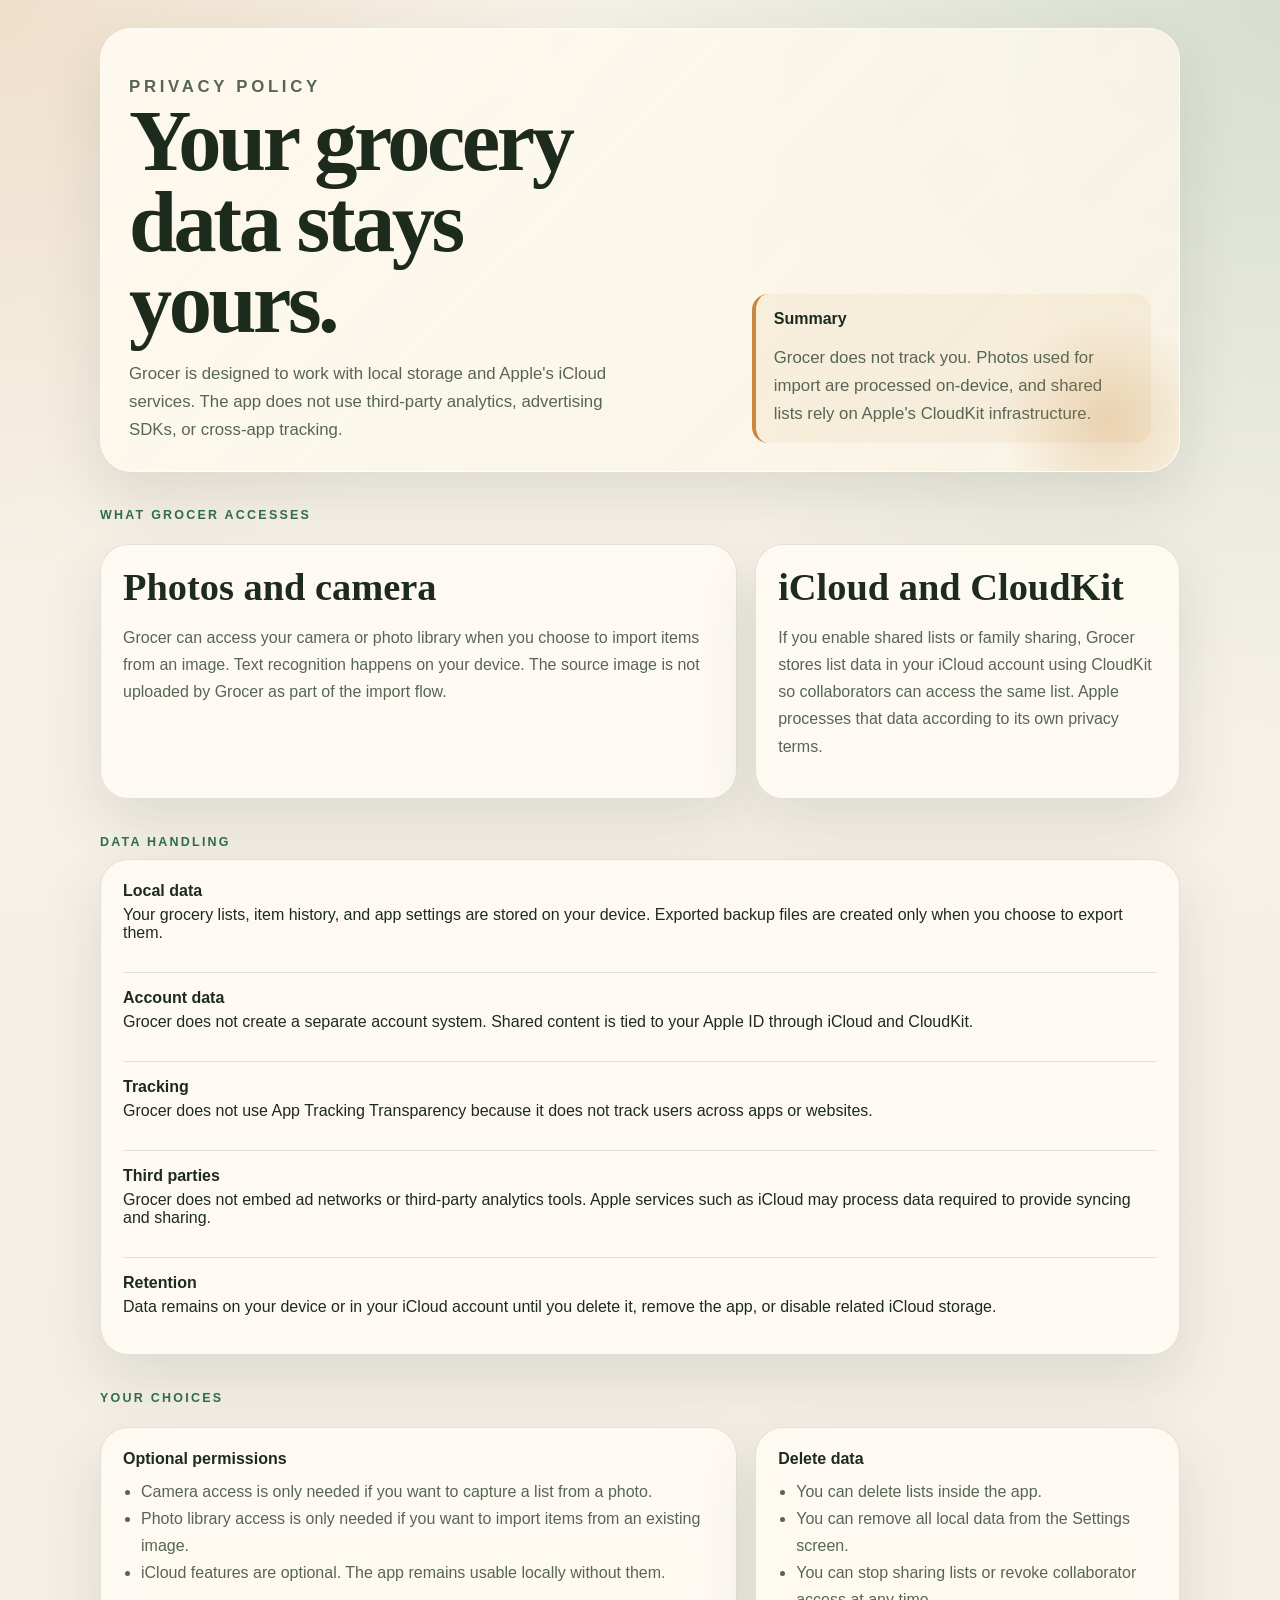
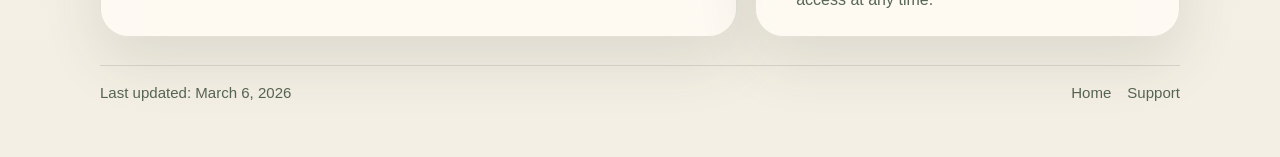
==== docs/privacy/index.html @ 5a2c18e1 "Publish Grocer support site" ====
<!DOCTYPE html>
<html lang="en">
<head>
  <meta charset="utf-8">
  <meta name="viewport" content="width=device-width, initial-scale=1">
  <title>Grocer Privacy Policy</title>
  <meta name="description" content="Grocer privacy policy.">
  <link rel="stylesheet" href="../styles.css">
</head>
<body>
  <main class="shell">
    <section class="hero">
      <p class="eyebrow">Privacy Policy</p>
      <div class="hero-grid">
        <div>
          <h1>Your grocery data stays yours.</h1>
          <p>Grocer is designed to work with local storage and Apple's iCloud services. The app does not use third-party analytics, advertising SDKs, or cross-app tracking.</p>
        </div>
        <div class="notice">
          <strong>Summary</strong>
          <p>Grocer does not track you. Photos used for import are processed on-device, and shared lists rely on Apple's CloudKit infrastructure.</p>
        </div>
      </div>
    </section>

    <p class="section-label">What Grocer Accesses</p>
    <section class="grid two-up">
      <article class="card">
        <h2>Photos and camera</h2>
        <p>Grocer can access your camera or photo library when you choose to import items from an image. Text recognition happens on your device. The source image is not uploaded by Grocer as part of the import flow.</p>
      </article>

      <article class="card">
        <h2>iCloud and CloudKit</h2>
        <p>If you enable shared lists or family sharing, Grocer stores list data in your iCloud account using CloudKit so collaborators can access the same list. Apple processes that data according to its own privacy terms.</p>
      </article>
    </section>

    <p class="section-label">Data Handling</p>
    <section class="card meta">
      <div class="meta-row">
        <strong>Local data</strong>
        <span>Your grocery lists, item history, and app settings are stored on your device. Exported backup files are created only when you choose to export them.</span>
      </div>
      <div class="meta-row">
        <strong>Account data</strong>
        <span>Grocer does not create a separate account system. Shared content is tied to your Apple ID through iCloud and CloudKit.</span>
      </div>
      <div class="meta-row">
        <strong>Tracking</strong>
        <span>Grocer does not use App Tracking Transparency because it does not track users across apps or websites.</span>
      </div>
      <div class="meta-row">
        <strong>Third parties</strong>
        <span>Grocer does not embed ad networks or third-party analytics tools. Apple services such as iCloud may process data required to provide syncing and sharing.</span>
      </div>
      <div class="meta-row">
        <strong>Retention</strong>
        <span>Data remains on your device or in your iCloud account until you delete it, remove the app, or disable related iCloud storage.</span>
      </div>
    </section>

    <p class="section-label">Your Choices</p>
    <section class="grid two-up">
      <article class="card">
        <h3>Optional permissions</h3>
        <ul>
          <li>Camera access is only needed if you want to capture a list from a photo.</li>
          <li>Photo library access is only needed if you want to import items from an existing image.</li>
          <li>iCloud features are optional. The app remains usable locally without them.</li>
        </ul>
      </article>

      <article class="card">
        <h3>Delete data</h3>
        <ul>
          <li>You can delete lists inside the app.</li>
          <li>You can remove all local data from the Settings screen.</li>
          <li>You can stop sharing lists or revoke collaborator access at any time.</li>
        </ul>
      </article>
    </section>

    <footer class="footer">
      <span>Last updated: March 6, 2026</span>
      <nav class="footer-nav" aria-label="Footer">
        <a href="../">Home</a>
        <a href="../support/">Support</a>
      </nav>
    </footer>
  </main>
</body>
</html>
---- docs/styles.css ----
:root {
  color-scheme: light;
  --bg: #f6f1e7;
  --bg-accent: #efe0bc;
  --surface: rgba(255, 252, 245, 0.86);
  --surface-strong: #fffaf0;
  --text: #1d2a1e;
  --muted: #576554;
  --line: rgba(29, 42, 30, 0.12);
  --brand: #2f6f4f;
  --brand-deep: #1f5037;
  --warm: #c9873f;
  --shadow: 0 24px 60px rgba(46, 60, 41, 0.12);
  --radius-lg: 28px;
  --radius-md: 18px;
  --max-width: 1080px;
}

* {
  box-sizing: border-box;
}

html {
  min-height: 100%;
  background:
    radial-gradient(circle at top left, rgba(201, 135, 63, 0.18), transparent 28%),
    radial-gradient(circle at top right, rgba(47, 111, 79, 0.16), transparent 34%),
    linear-gradient(180deg, #f7f3ea 0%, var(--bg) 44%, #f4efe4 100%);
}

body {
  margin: 0;
  min-height: 100vh;
  color: var(--text);
  font-family: "Avenir Next", "Segoe UI", sans-serif;
}

a {
  color: inherit;
}

.shell {
  width: min(calc(100% - 32px), var(--max-width));
  margin: 0 auto;
  padding: 28px 0 56px;
}

.hero {
  position: relative;
  overflow: hidden;
  padding: 28px;
  border: 1px solid rgba(255, 255, 255, 0.65);
  border-radius: 32px;
  background:
    linear-gradient(135deg, rgba(255, 250, 240, 0.92), rgba(250, 244, 229, 0.88)),
    radial-gradient(circle at top right, rgba(47, 111, 79, 0.12), transparent 30%);
  box-shadow: var(--shadow);
}

.hero::after {
  content: "";
  position: absolute;
  inset: auto -40px -60px auto;
  width: 220px;
  height: 220px;
  border-radius: 999px;
  background: radial-gradient(circle, rgba(201, 135, 63, 0.26), transparent 68%);
  pointer-events: none;
}

.eyebrow {
  margin: 0 0 10px;
  font-size: 12px;
  font-weight: 700;
  letter-spacing: 0.22em;
  text-transform: uppercase;
  color: var(--brand);
}

.hero-grid {
  display: grid;
  gap: 24px;
  align-items: end;
}

.hero h1 {
  margin: 0;
  max-width: 11ch;
  font-family: "Iowan Old Style", "Palatino Linotype", serif;
  font-size: clamp(2.6rem, 8vw, 5.4rem);
  line-height: 0.94;
  letter-spacing: -0.04em;
}

.hero p {
  margin: 16px 0 0;
  max-width: 32rem;
  font-size: 1.05rem;
  line-height: 1.65;
  color: var(--muted);
}

.hero-actions {
  display: flex;
  flex-wrap: wrap;
  gap: 12px;
  margin-top: 24px;
}

.button,
.button-secondary {
  display: inline-flex;
  align-items: center;
  justify-content: center;
  min-height: 48px;
  padding: 0 18px;
  border-radius: 999px;
  border: 1px solid transparent;
  font-size: 0.96rem;
  font-weight: 700;
  text-decoration: none;
}

.button {
  background: var(--brand);
  color: #fff;
}

.button:hover {
  background: var(--brand-deep);
}

.button-secondary {
  border-color: var(--line);
  background: rgba(255, 255, 255, 0.54);
  color: var(--text);
}

.button-secondary:hover {
  background: rgba(255, 255, 255, 0.9);
}

.pill-list {
  display: flex;
  flex-wrap: wrap;
  gap: 10px;
  justify-content: flex-start;
}

.pill {
  padding: 10px 14px;
  border-radius: 999px;
  background: rgba(47, 111, 79, 0.08);
  color: var(--brand-deep);
  font-size: 0.92rem;
  font-weight: 600;
}

.grid {
  display: grid;
  gap: 18px;
  margin-top: 22px;
}

.card {
  padding: 22px;
  border: 1px solid var(--line);
  border-radius: var(--radius-lg);
  background: var(--surface);
  backdrop-filter: blur(16px);
  box-shadow: var(--shadow);
}

.card h2,
.card h3 {
  margin-top: 0;
}

.card h2 {
  margin-bottom: 12px;
  font-family: "Iowan Old Style", "Palatino Linotype", serif;
  font-size: clamp(1.7rem, 4vw, 2.4rem);
  line-height: 1.05;
}

.card h3 {
  margin-bottom: 10px;
  font-size: 1rem;
}

.card p,
.card li {
  color: var(--muted);
  line-height: 1.7;
}

.card ul {
  margin: 10px 0 0;
  padding-left: 18px;
}

.section-label {
  margin: 36px 0 10px;
  font-size: 0.78rem;
  font-weight: 700;
  letter-spacing: 0.18em;
  text-transform: uppercase;
  color: var(--brand);
}

.meta {
  display: grid;
  gap: 14px;
}

.meta-row {
  padding: 16px 0;
  border-top: 1px solid var(--line);
}

.meta-row:first-child {
  border-top: 0;
  padding-top: 0;
}

.meta-row strong {
  display: block;
  margin-bottom: 6px;
  color: var(--text);
}

.notice {
  border-left: 4px solid var(--warm);
  padding: 16px 18px;
  border-radius: 16px;
  background: rgba(201, 135, 63, 0.08);
}

.footer {
  display: flex;
  flex-wrap: wrap;
  gap: 12px;
  align-items: center;
  justify-content: space-between;
  margin-top: 28px;
  padding-top: 18px;
  border-top: 1px solid var(--line);
  color: var(--muted);
  font-size: 0.94rem;
}

.footer-nav {
  display: flex;
  flex-wrap: wrap;
  gap: 16px;
}

.footer-nav a {
  text-decoration: none;
}

.footer-nav a:hover {
  text-decoration: underline;
}

@media (min-width: 760px) {
  .hero-grid,
  .grid.two-up,
  .meta.two-up {
    grid-template-columns: minmax(0, 1.2fr) minmax(280px, 0.8fr);
  }
}

@media (max-width: 759px) {
  .shell {
    width: min(calc(100% - 20px), var(--max-width));
    padding-top: 16px;
  }

  .hero,
  .card {
    border-radius: 24px;
    padding: 20px;
  }

  .hero h1 {
    max-width: none;
  }

  .button,
  .button-secondary {
    width: 100%;
  }

  .hero-actions {
    flex-direction: column;
  }
}
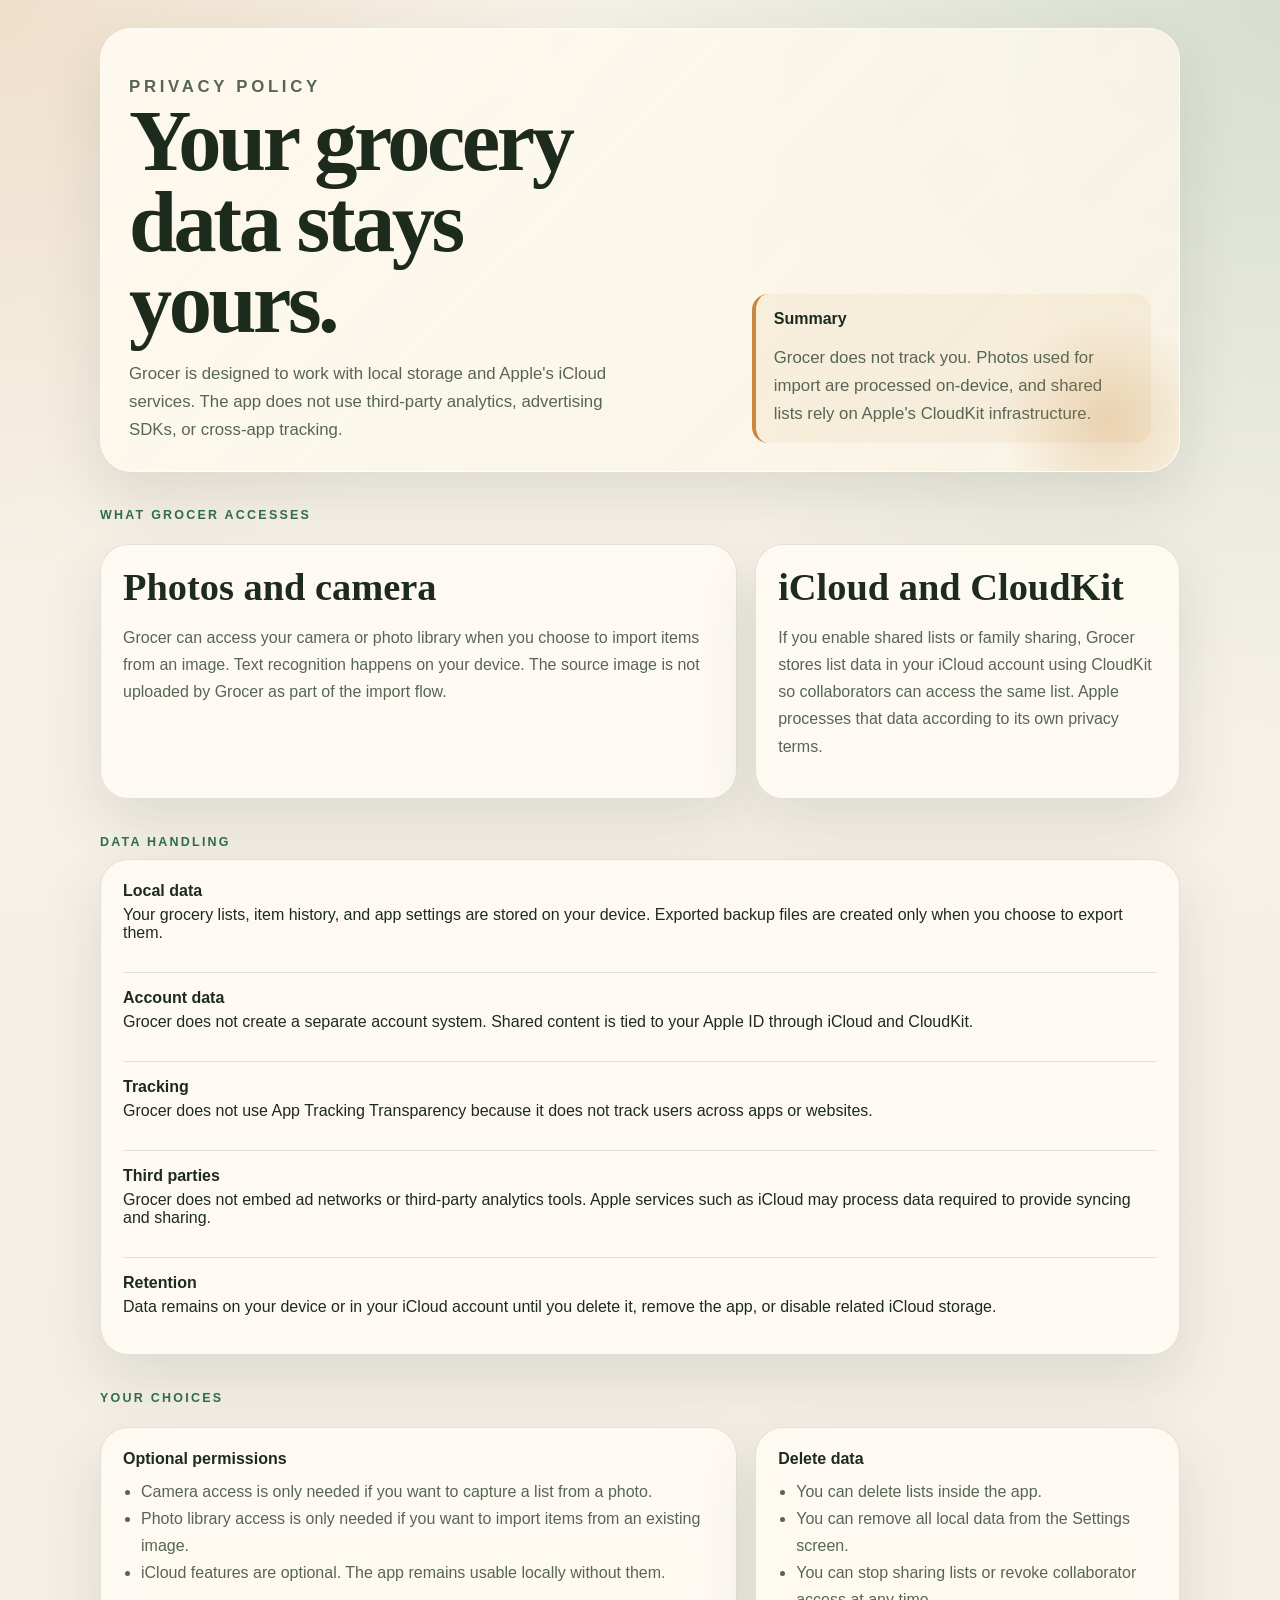
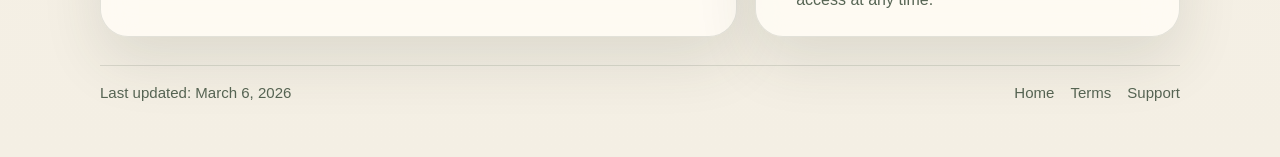
==== commit f5dccfe4: "Add terms page to Grocer Pages" ====
--- a/docs/privacy/index.html
+++ b/docs/privacy/index.html
@@ -85,6 +85,7 @@
       <span>Last updated: March 6, 2026</span>
       <nav class="footer-nav" aria-label="Footer">
         <a href="../">Home</a>
+        <a href="../terms/">Terms</a>
         <a href="../support/">Support</a>
       </nav>
     </footer>
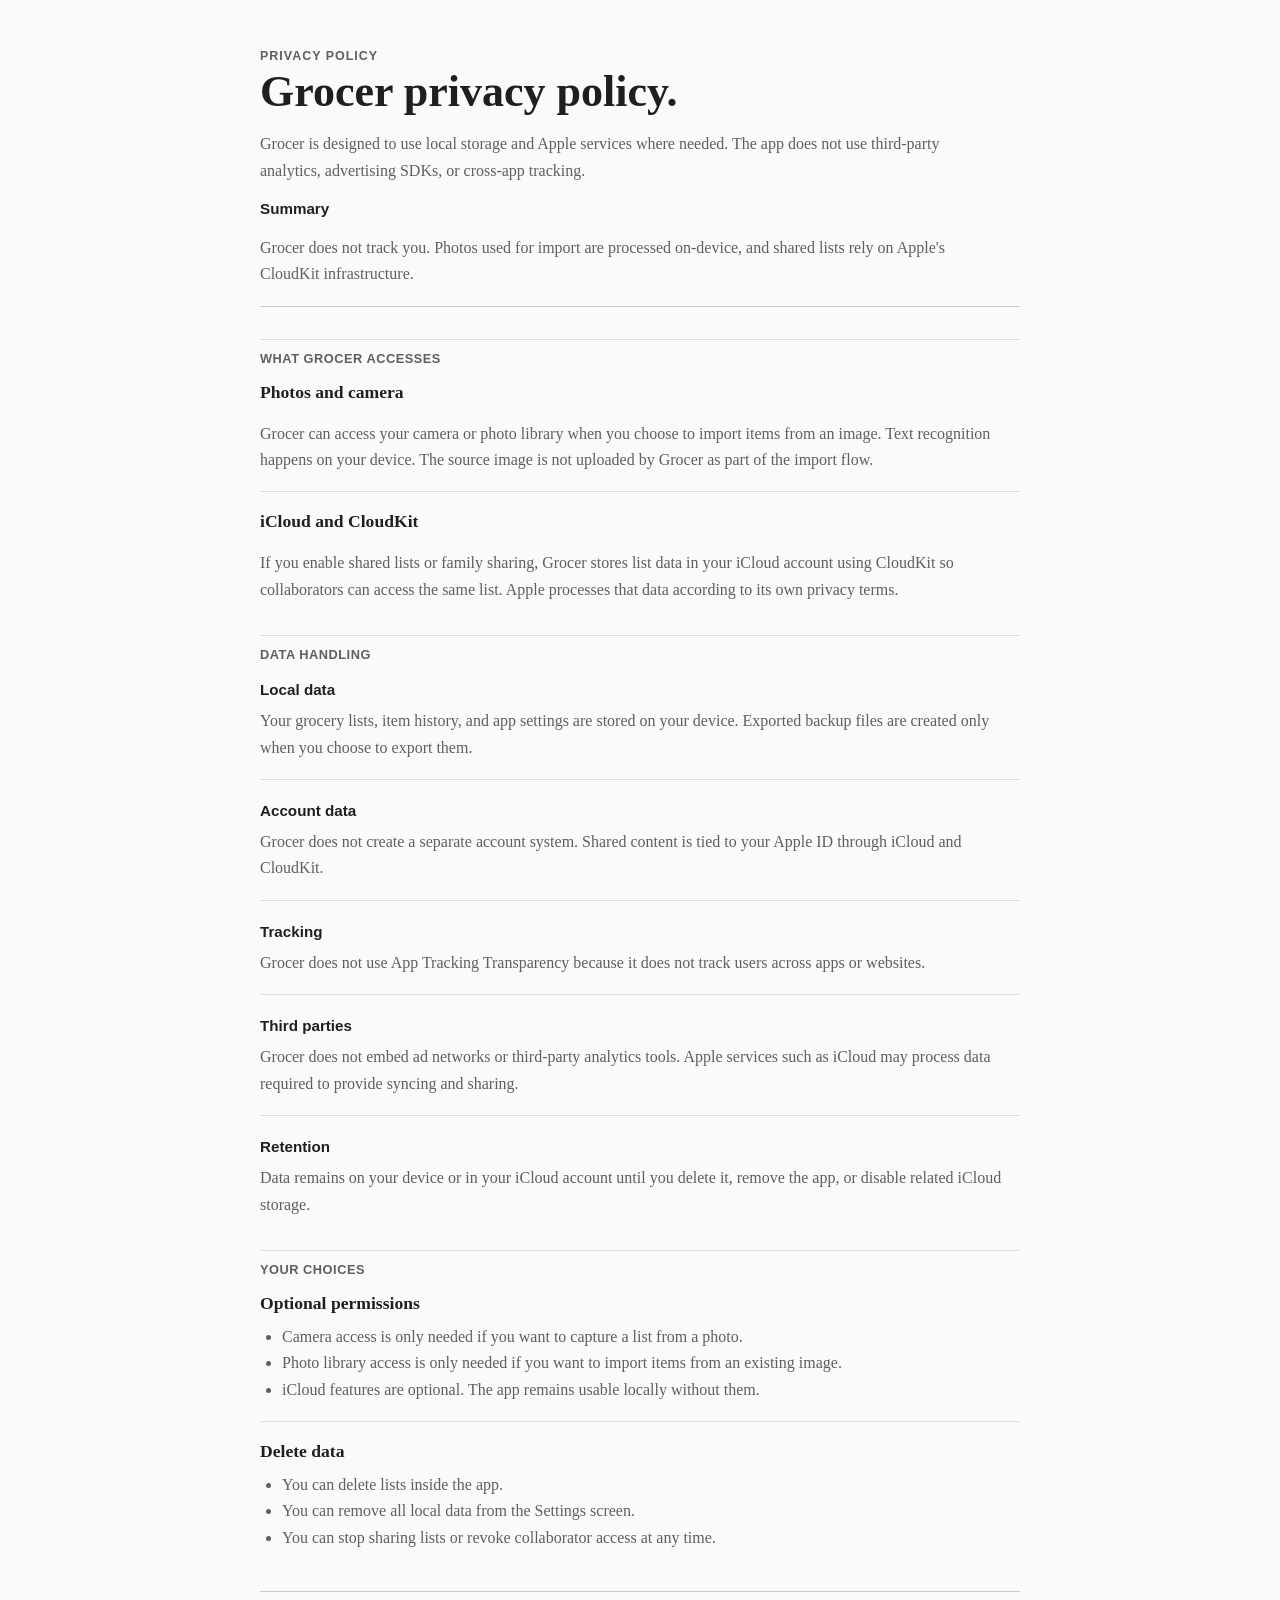
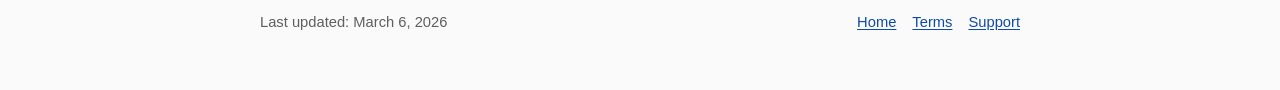
==== commit e9d8c4bb: "Simplify docs site styling" ====
--- a/docs/privacy/index.html
+++ b/docs/privacy/index.html
@@ -13,8 +13,8 @@
       <p class="eyebrow">Privacy Policy</p>
       <div class="hero-grid">
         <div>
-          <h1>Your grocery data stays yours.</h1>
-          <p>Grocer is designed to work with local storage and Apple's iCloud services. The app does not use third-party analytics, advertising SDKs, or cross-app tracking.</p>
+          <h1>Grocer privacy policy.</h1>
+          <p>Grocer is designed to use local storage and Apple services where needed. The app does not use third-party analytics, advertising SDKs, or cross-app tracking.</p>
         </div>
         <div class="notice">
           <strong>Summary</strong>
--- a/docs/styles.css
+++ b/docs/styles.css
@@ -1,19 +1,13 @@
 :root {
   color-scheme: light;
-  --bg: #f6f1e7;
-  --bg-accent: #efe0bc;
-  --surface: rgba(255, 252, 245, 0.86);
-  --surface-strong: #fffaf0;
-  --text: #1d2a1e;
-  --muted: #576554;
-  --line: rgba(29, 42, 30, 0.12);
-  --brand: #2f6f4f;
-  --brand-deep: #1f5037;
-  --warm: #c9873f;
-  --shadow: 0 24px 60px rgba(46, 60, 41, 0.12);
-  --radius-lg: 28px;
-  --radius-md: 18px;
-  --max-width: 1080px;
+  --page-bg: #fafafa;
+  --surface: #ffffff;
+  --text: #1f1f1f;
+  --muted: #5f5f5f;
+  --line: #dddddd;
+  --line-strong: #c8c8c8;
+  --link: #0f4aa3;
+  --max-width: 760px;
 }
 
 * {
@@ -21,219 +15,172 @@
 }
 
 html {
-  min-height: 100%;
-  background:
-    radial-gradient(circle at top left, rgba(201, 135, 63, 0.18), transparent 28%),
-    radial-gradient(circle at top right, rgba(47, 111, 79, 0.16), transparent 34%),
-    linear-gradient(180deg, #f7f3ea 0%, var(--bg) 44%, #f4efe4 100%);
+  background: var(--page-bg);
 }
 
 body {
   margin: 0;
-  min-height: 100vh;
+  background: var(--page-bg);
   color: var(--text);
-  font-family: "Avenir Next", "Segoe UI", sans-serif;
+  font-family: Georgia, "Times New Roman", serif;
+  line-height: 1.65;
 }
 
 a {
-  color: inherit;
+  color: var(--link);
+  text-underline-offset: 2px;
+}
+
+a:hover {
+  color: #0a3675;
 }
 
 .shell {
   width: min(calc(100% - 32px), var(--max-width));
   margin: 0 auto;
-  padding: 28px 0 56px;
+  padding: 32px 0 56px;
 }
 
 .hero {
-  position: relative;
-  overflow: hidden;
-  padding: 28px;
-  border: 1px solid rgba(255, 255, 255, 0.65);
-  border-radius: 32px;
-  background:
-    linear-gradient(135deg, rgba(255, 250, 240, 0.92), rgba(250, 244, 229, 0.88)),
-    radial-gradient(circle at top right, rgba(47, 111, 79, 0.12), transparent 30%);
-  box-shadow: var(--shadow);
-}
-
-.hero::after {
-  content: "";
-  position: absolute;
-  inset: auto -40px -60px auto;
-  width: 220px;
-  height: 220px;
-  border-radius: 999px;
-  background: radial-gradient(circle, rgba(201, 135, 63, 0.26), transparent 68%);
-  pointer-events: none;
+  padding-bottom: 18px;
+  border-bottom: 1px solid var(--line-strong);
 }
 
 .eyebrow {
-  margin: 0 0 10px;
-  font-size: 12px;
-  font-weight: 700;
-  letter-spacing: 0.22em;
+  margin: 0 0 8px;
+  font-family: -apple-system, BlinkMacSystemFont, "Segoe UI", sans-serif;
+  font-size: 0.78rem;
+  font-weight: 600;
+  letter-spacing: 0.08em;
   text-transform: uppercase;
-  color: var(--brand);
-}
-
-.hero-grid {
-  display: grid;
-  gap: 24px;
-  align-items: end;
+  color: var(--muted);
+}
+
+.hero-grid,
+.grid,
+.meta {
+  display: block;
 }
 
 .hero h1 {
   margin: 0;
-  max-width: 11ch;
-  font-family: "Iowan Old Style", "Palatino Linotype", serif;
-  font-size: clamp(2.6rem, 8vw, 5.4rem);
-  line-height: 0.94;
-  letter-spacing: -0.04em;
+  font-size: clamp(2rem, 4.5vw, 2.75rem);
+  line-height: 1.15;
+  font-weight: 700;
+}
+
+.hero p,
+.card p,
+.card li,
+.meta-row span,
+.notice p {
+  color: var(--muted);
 }
 
 .hero p {
-  margin: 16px 0 0;
-  max-width: 32rem;
-  font-size: 1.05rem;
-  line-height: 1.65;
-  color: var(--muted);
+  margin: 14px 0 0;
+  max-width: 44rem;
 }
 
 .hero-actions {
   display: flex;
   flex-wrap: wrap;
   gap: 12px;
-  margin-top: 24px;
+  margin-top: 18px;
 }
 
 .button,
 .button-secondary {
-  display: inline-flex;
-  align-items: center;
-  justify-content: center;
-  min-height: 48px;
-  padding: 0 18px;
+  display: inline-block;
+  padding: 0;
+  border: 0;
+  background: none;
+  color: var(--link);
+  font-family: -apple-system, BlinkMacSystemFont, "Segoe UI", sans-serif;
+  font-size: 0.96rem;
+  font-weight: 500;
+  text-decoration: underline;
+  text-underline-offset: 2px;
+}
+
+.button:hover,
+.button-secondary:hover {
+  color: #0a3675;
+}
+
+.pill-list {
+  display: flex;
+  flex-wrap: wrap;
+  gap: 8px;
+  margin-top: 18px;
+}
+
+.pill {
+  padding: 4px 10px;
+  border: 1px solid var(--line);
   border-radius: 999px;
-  border: 1px solid transparent;
-  font-size: 0.96rem;
-  font-weight: 700;
-  text-decoration: none;
-}
-
-.button {
-  background: var(--brand);
-  color: #fff;
-}
-
-.button:hover {
-  background: var(--brand-deep);
-}
-
-.button-secondary {
-  border-color: var(--line);
-  background: rgba(255, 255, 255, 0.54);
-  color: var(--text);
-}
-
-.button-secondary:hover {
-  background: rgba(255, 255, 255, 0.9);
-}
-
-.pill-list {
-  display: flex;
-  flex-wrap: wrap;
-  gap: 10px;
-  justify-content: flex-start;
-}
-
-.pill {
-  padding: 10px 14px;
-  border-radius: 999px;
-  background: rgba(47, 111, 79, 0.08);
-  color: var(--brand-deep);
-  font-size: 0.92rem;
+  background: var(--surface);
+  font-family: -apple-system, BlinkMacSystemFont, "Segoe UI", sans-serif;
+  font-size: 0.83rem;
+  color: var(--muted);
+}
+
+.section-label {
+  margin: 32px 0 10px;
+  padding-top: 8px;
+  border-top: 1px solid var(--line);
+  font-family: -apple-system, BlinkMacSystemFont, "Segoe UI", sans-serif;
+  font-size: 0.8rem;
   font-weight: 600;
+  letter-spacing: 0.04em;
+  text-transform: uppercase;
+  color: var(--muted);
 }
 
 .grid {
-  display: grid;
-  gap: 18px;
-  margin-top: 22px;
-}
-
-.card {
-  padding: 22px;
-  border: 1px solid var(--line);
-  border-radius: var(--radius-lg);
-  background: var(--surface);
-  backdrop-filter: blur(16px);
-  box-shadow: var(--shadow);
+  margin-top: 12px;
+}
+
+.card,
+.notice {
+  margin-top: 12px;
+  padding: 0;
+  border: 0;
+  background: none;
+  box-shadow: none;
+}
+
+.card + .card,
+.meta-row + .meta-row {
+  margin-top: 18px;
+  padding-top: 18px;
+  border-top: 1px solid var(--line);
 }
 
 .card h2,
 .card h3 {
-  margin-top: 0;
-}
-
-.card h2 {
-  margin-bottom: 12px;
-  font-family: "Iowan Old Style", "Palatino Linotype", serif;
-  font-size: clamp(1.7rem, 4vw, 2.4rem);
-  line-height: 1.05;
-}
-
-.card h3 {
-  margin-bottom: 10px;
-  font-size: 1rem;
-}
-
-.card p,
-.card li {
-  color: var(--muted);
-  line-height: 1.7;
+  margin: 0 0 8px;
+  font-size: 1.1rem;
+  line-height: 1.35;
 }
 
 .card ul {
-  margin: 10px 0 0;
-  padding-left: 18px;
-}
-
-.section-label {
-  margin: 36px 0 10px;
-  font-size: 0.78rem;
-  font-weight: 700;
-  letter-spacing: 0.18em;
-  text-transform: uppercase;
-  color: var(--brand);
-}
-
-.meta {
-  display: grid;
-  gap: 14px;
+  margin: 8px 0 0;
+  padding-left: 22px;
 }
 
 .meta-row {
-  padding: 16px 0;
-  border-top: 1px solid var(--line);
-}
-
-.meta-row:first-child {
-  border-top: 0;
-  padding-top: 0;
-}
-
-.meta-row strong {
+  padding: 0;
+  border: 0;
+}
+
+.meta-row strong,
+.notice strong {
   display: block;
   margin-bottom: 6px;
+  font-family: -apple-system, BlinkMacSystemFont, "Segoe UI", sans-serif;
+  font-size: 0.95rem;
   color: var(--text);
-}
-
-.notice {
-  border-left: 4px solid var(--warm);
-  padding: 16px 18px;
-  border-radius: 16px;
-  background: rgba(201, 135, 63, 0.08);
 }
 
 .footer {
@@ -242,11 +189,12 @@
   gap: 12px;
   align-items: center;
   justify-content: space-between;
-  margin-top: 28px;
+  margin-top: 40px;
   padding-top: 18px;
-  border-top: 1px solid var(--line);
-  color: var(--muted);
-  font-size: 0.94rem;
+  border-top: 1px solid var(--line-strong);
+  font-family: -apple-system, BlinkMacSystemFont, "Segoe UI", sans-serif;
+  font-size: 0.92rem;
+  color: var(--muted);
 }
 
 .footer-nav {
@@ -256,43 +204,22 @@
 }
 
 .footer-nav a {
-  text-decoration: none;
-}
-
-.footer-nav a:hover {
-  text-decoration: underline;
-}
-
-@media (min-width: 760px) {
-  .hero-grid,
-  .grid.two-up,
-  .meta.two-up {
-    grid-template-columns: minmax(0, 1.2fr) minmax(280px, 0.8fr);
-  }
+  color: var(--link);
 }
 
 @media (max-width: 759px) {
   .shell {
-    width: min(calc(100% - 20px), var(--max-width));
-    padding-top: 16px;
+    width: min(calc(100% - 24px), var(--max-width));
+    padding-top: 24px;
   }
 
-  .hero,
-  .card {
-    border-radius: 24px;
-    padding: 20px;
+  .hero h1 {
+    font-size: clamp(1.8rem, 8vw, 2.3rem);
   }
 
-  .hero h1 {
-    max-width: none;
+  .hero-actions,
+  .pill-list {
+    flex-direction: column;
+    align-items: flex-start;
   }
-
-  .button,
-  .button-secondary {
-    width: 100%;
-  }
-
-  .hero-actions {
-    flex-direction: column;
-  }
-}
+}
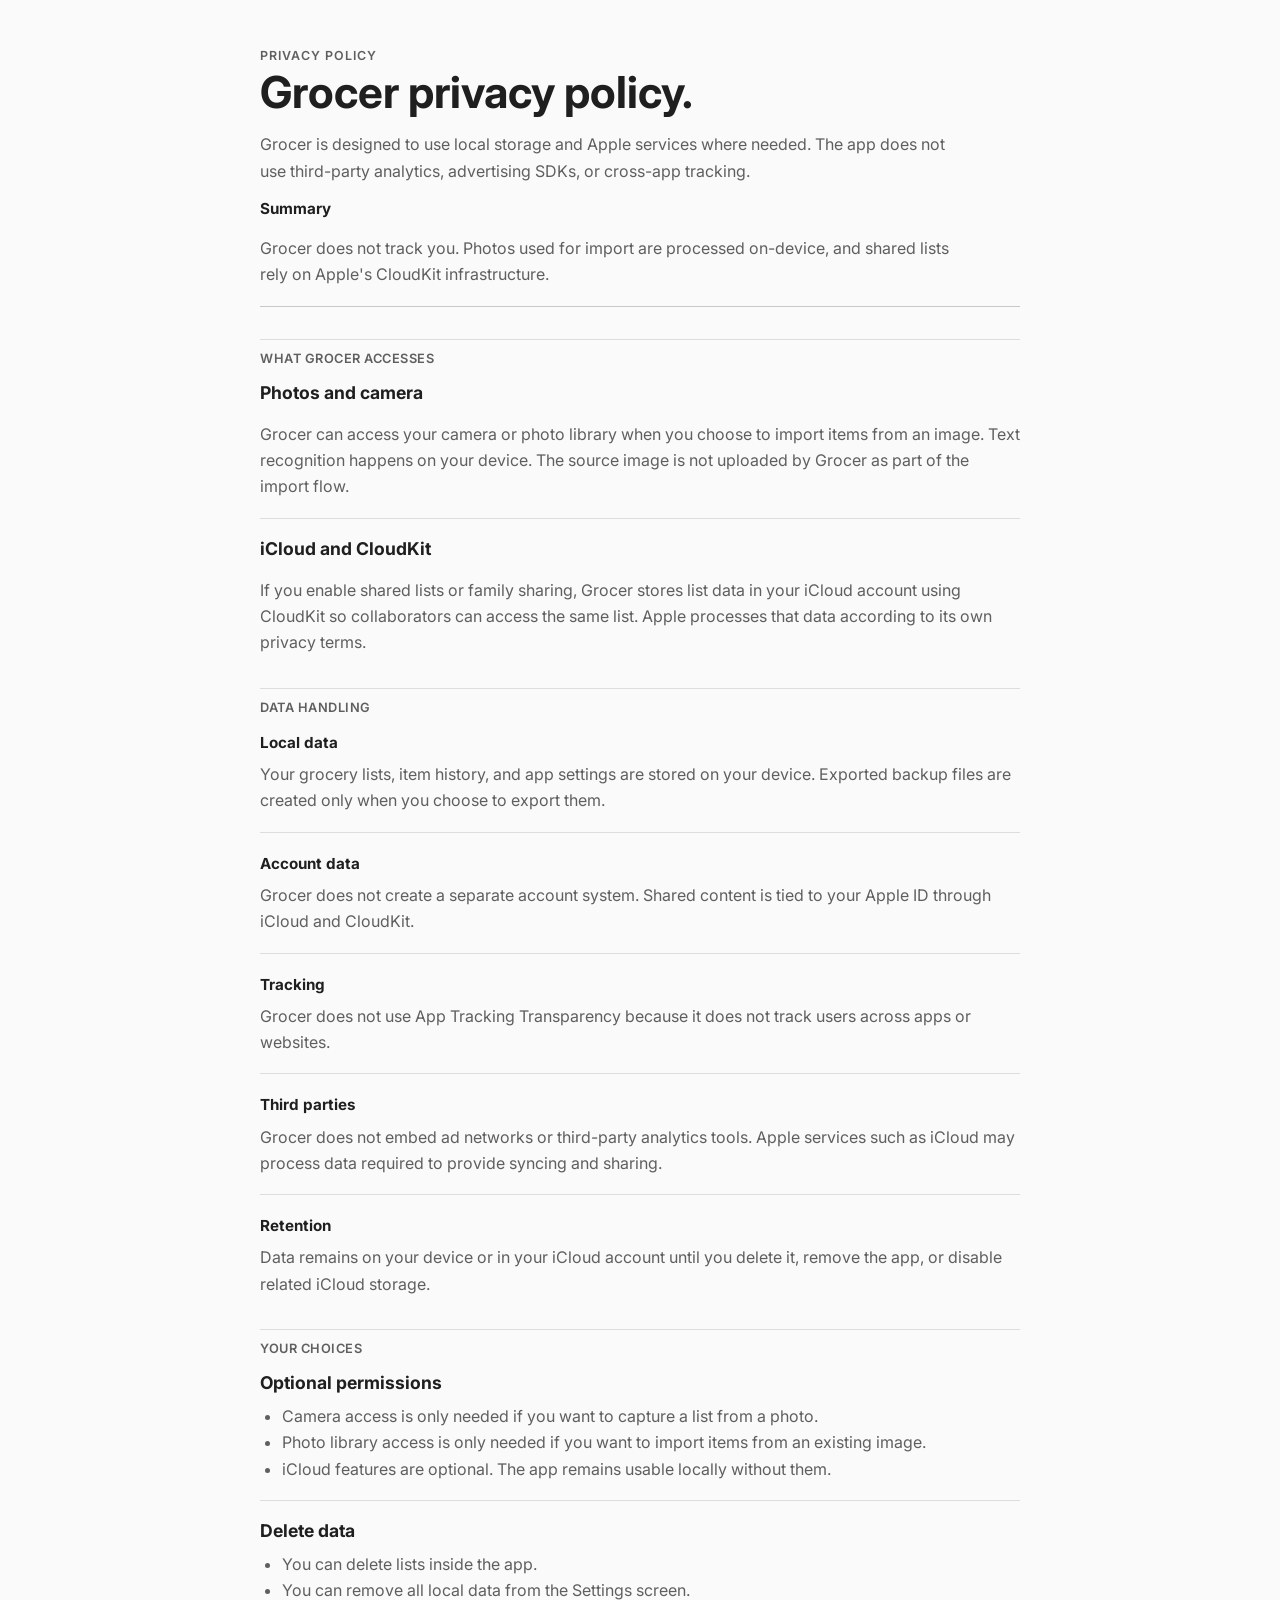
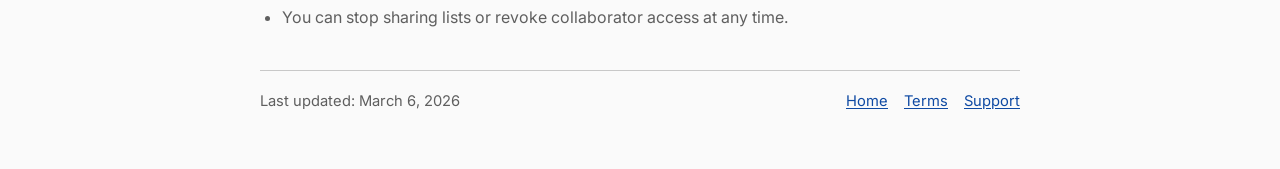
==== commit c8177d30: "Update all pages to use Inter font Co-Authored-By: Claude Opus 4.6 <noreply@anthropic.com>" ====
--- a/docs/privacy/index.html
+++ b/docs/privacy/index.html
@@ -5,6 +5,9 @@
   <meta name="viewport" content="width=device-width, initial-scale=1">
   <title>Grocer Privacy Policy</title>
   <meta name="description" content="Grocer privacy policy.">
+  <link rel="preconnect" href="https://fonts.googleapis.com">
+  <link rel="preconnect" href="https://fonts.gstatic.com" crossorigin>
+  <link href="https://fonts.googleapis.com/css2?family=Inter:wght@400;500;600;700&display=swap" rel="stylesheet">
   <link rel="stylesheet" href="../styles.css">
 </head>
 <body>
--- a/docs/styles.css
+++ b/docs/styles.css
@@ -22,7 +22,7 @@
   margin: 0;
   background: var(--page-bg);
   color: var(--text);
-  font-family: Georgia, "Times New Roman", serif;
+  font-family: "Inter", -apple-system, BlinkMacSystemFont, "Segoe UI", sans-serif;
   line-height: 1.65;
 }
 
@@ -48,7 +48,7 @@
 
 .eyebrow {
   margin: 0 0 8px;
-  font-family: -apple-system, BlinkMacSystemFont, "Segoe UI", sans-serif;
+  font-family: "Inter", -apple-system, BlinkMacSystemFont, "Segoe UI", sans-serif;
   font-size: 0.78rem;
   font-weight: 600;
   letter-spacing: 0.08em;
@@ -96,7 +96,7 @@
   border: 0;
   background: none;
   color: var(--link);
-  font-family: -apple-system, BlinkMacSystemFont, "Segoe UI", sans-serif;
+  font-family: "Inter", -apple-system, BlinkMacSystemFont, "Segoe UI", sans-serif;
   font-size: 0.96rem;
   font-weight: 500;
   text-decoration: underline;
@@ -120,7 +120,7 @@
   border: 1px solid var(--line);
   border-radius: 999px;
   background: var(--surface);
-  font-family: -apple-system, BlinkMacSystemFont, "Segoe UI", sans-serif;
+  font-family: "Inter", -apple-system, BlinkMacSystemFont, "Segoe UI", sans-serif;
   font-size: 0.83rem;
   color: var(--muted);
 }
@@ -129,7 +129,7 @@
   margin: 32px 0 10px;
   padding-top: 8px;
   border-top: 1px solid var(--line);
-  font-family: -apple-system, BlinkMacSystemFont, "Segoe UI", sans-serif;
+  font-family: "Inter", -apple-system, BlinkMacSystemFont, "Segoe UI", sans-serif;
   font-size: 0.8rem;
   font-weight: 600;
   letter-spacing: 0.04em;
@@ -178,7 +178,7 @@
 .notice strong {
   display: block;
   margin-bottom: 6px;
-  font-family: -apple-system, BlinkMacSystemFont, "Segoe UI", sans-serif;
+  font-family: "Inter", -apple-system, BlinkMacSystemFont, "Segoe UI", sans-serif;
   font-size: 0.95rem;
   color: var(--text);
 }
@@ -192,7 +192,7 @@
   margin-top: 40px;
   padding-top: 18px;
   border-top: 1px solid var(--line-strong);
-  font-family: -apple-system, BlinkMacSystemFont, "Segoe UI", sans-serif;
+  font-family: "Inter", -apple-system, BlinkMacSystemFont, "Segoe UI", sans-serif;
   font-size: 0.92rem;
   color: var(--muted);
 }
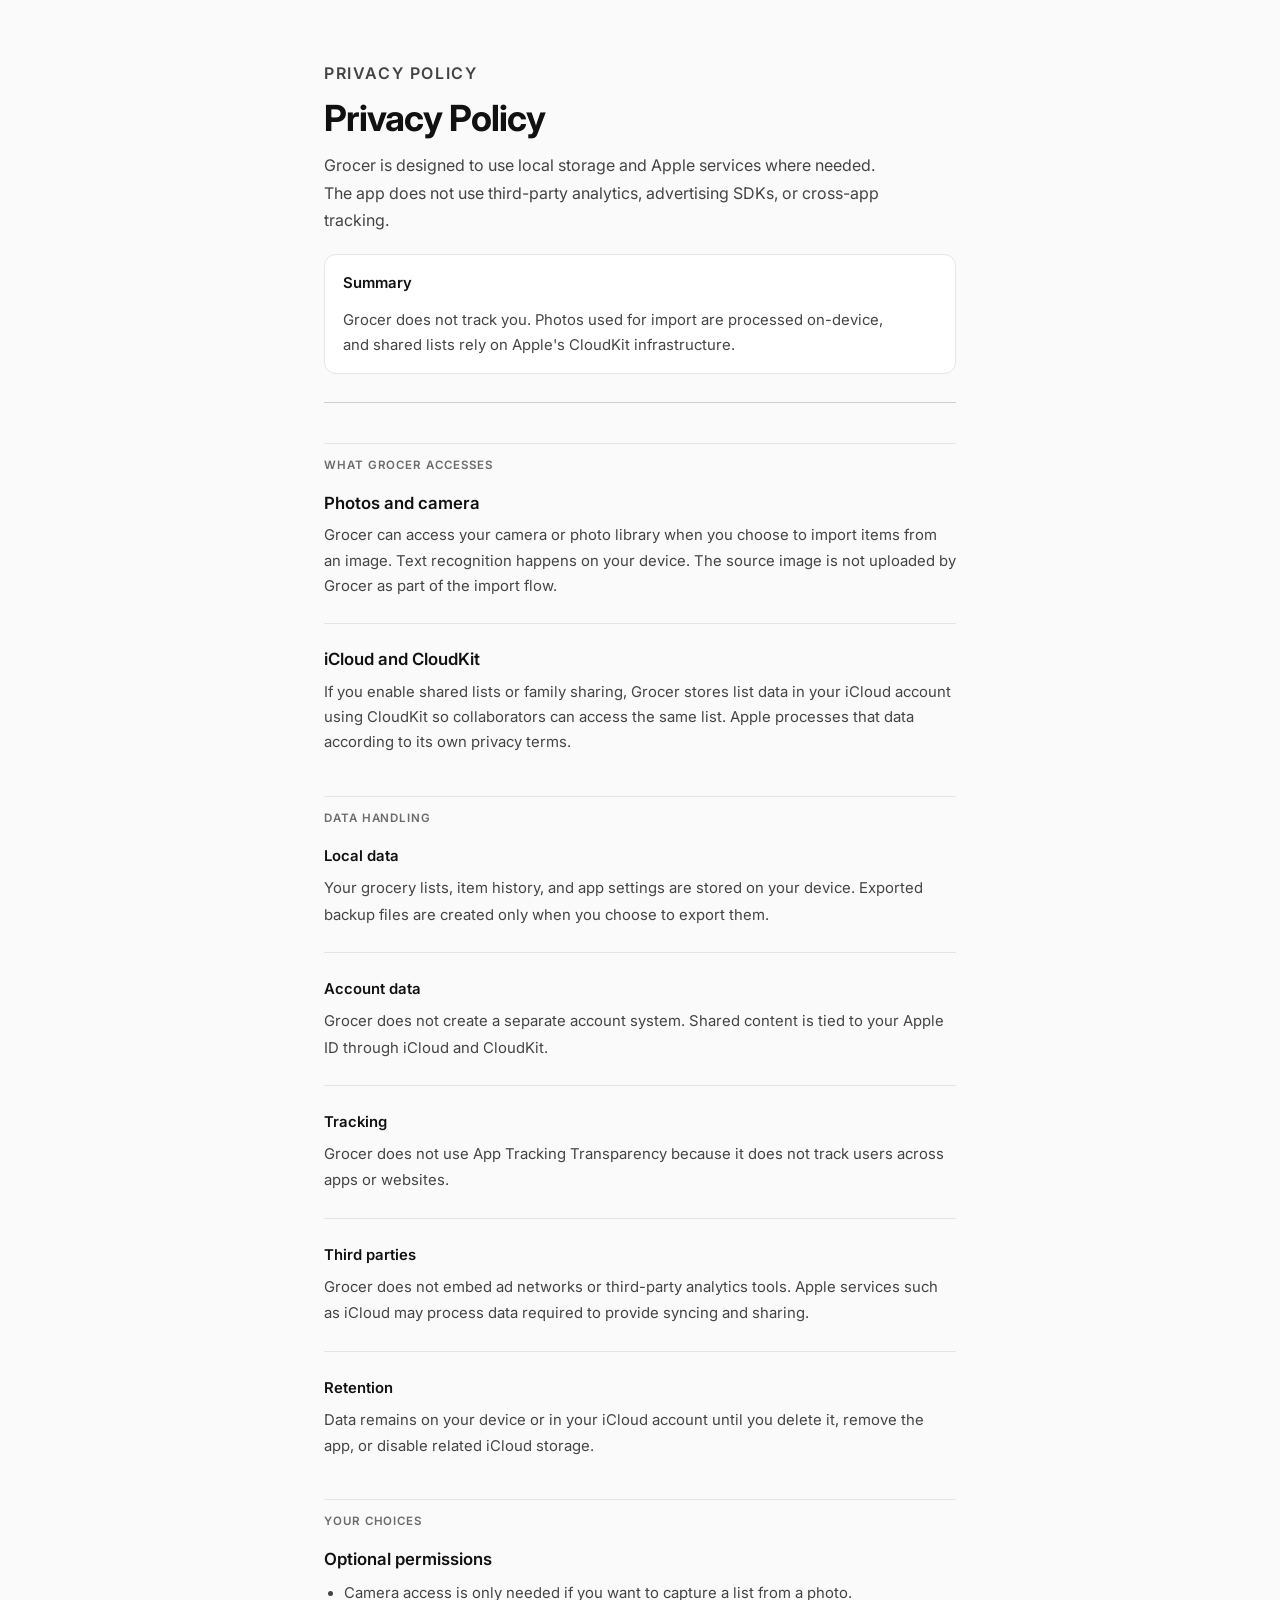
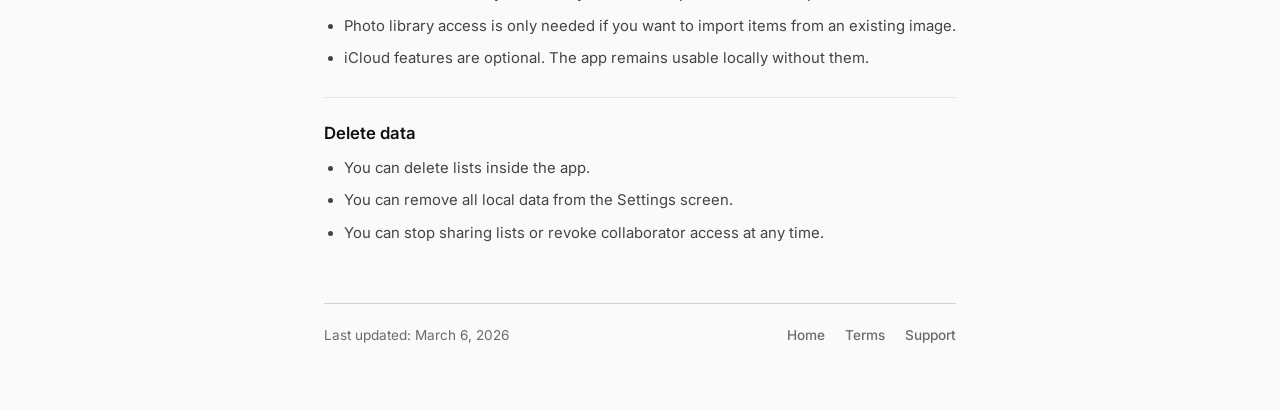
==== commit 83254a7c: "Improve design: better spacing, mobile sizing, clean headings - Rewrote styles.css with tighter typo" ====
--- a/docs/privacy/index.html
+++ b/docs/privacy/index.html
@@ -16,7 +16,7 @@
       <p class="eyebrow">Privacy Policy</p>
       <div class="hero-grid">
         <div>
-          <h1>Grocer privacy policy.</h1>
+          <h1>Privacy Policy</h1>
           <p>Grocer is designed to use local storage and Apple services where needed. The app does not use third-party analytics, advertising SDKs, or cross-app tracking.</p>
         </div>
         <div class="notice">
--- a/docs/styles.css
+++ b/docs/styles.css
@@ -2,56 +2,71 @@
   color-scheme: light;
   --page-bg: #fafafa;
   --surface: #ffffff;
-  --text: #1f1f1f;
-  --muted: #5f5f5f;
-  --line: #dddddd;
-  --line-strong: #c8c8c8;
+  --text: #111111;
+  --text-secondary: #444444;
+  --muted: #6b6b6b;
+  --line: #e5e5e5;
+  --line-strong: #d0d0d0;
   --link: #0f4aa3;
-  --max-width: 760px;
+  --link-hover: #0a3675;
+  --max-width: 680px;
+  --radius: 12px;
 }
 
 * {
   box-sizing: border-box;
+  margin: 0;
+  padding: 0;
 }
 
 html {
   background: var(--page-bg);
+  -webkit-text-size-adjust: 100%;
 }
 
 body {
-  margin: 0;
   background: var(--page-bg);
   color: var(--text);
   font-family: "Inter", -apple-system, BlinkMacSystemFont, "Segoe UI", sans-serif;
-  line-height: 1.65;
+  font-size: 15px;
+  line-height: 1.7;
+  -webkit-font-smoothing: antialiased;
+  -moz-osx-font-smoothing: grayscale;
 }
 
 a {
   color: var(--link);
-  text-underline-offset: 2px;
+  text-decoration-thickness: 1px;
+  text-underline-offset: 3px;
+  transition: color 0.15s ease;
 }
 
 a:hover {
-  color: #0a3675;
-}
+  color: var(--link-hover);
+}
+
+/* ── Layout ── */
 
 .shell {
-  width: min(calc(100% - 32px), var(--max-width));
+  width: 100%;
+  max-width: var(--max-width);
   margin: 0 auto;
-  padding: 32px 0 56px;
-}
+  padding: 48px 24px 64px;
+}
+
+/* ── Hero ── */
 
 .hero {
-  padding-bottom: 18px;
+  padding-bottom: 28px;
+  margin-bottom: 8px;
   border-bottom: 1px solid var(--line-strong);
 }
 
 .eyebrow {
-  margin: 0 0 8px;
-  font-family: "Inter", -apple-system, BlinkMacSystemFont, "Segoe UI", sans-serif;
-  font-size: 0.78rem;
+  margin-bottom: 10px;
+  font-size: 0.75rem;
   font-weight: 600;
-  letter-spacing: 0.08em;
+  letter-spacing: 0.1em;
   text-transform: uppercase;
   color: var(--muted);
 }
@@ -63,10 +78,11 @@
 }
 
 .hero h1 {
-  margin: 0;
-  font-size: clamp(2rem, 4.5vw, 2.75rem);
-  line-height: 1.15;
+  font-size: clamp(1.75rem, 5vw, 2.25rem);
+  line-height: 1.2;
   font-weight: 700;
+  letter-spacing: -0.02em;
+  color: var(--text);
 }
 
 .hero p,
@@ -74,20 +90,24 @@
 .card li,
 .meta-row span,
 .notice p {
-  color: var(--muted);
+  color: var(--text-secondary);
 }
 
 .hero p {
-  margin: 14px 0 0;
-  max-width: 44rem;
+  margin-top: 12px;
+  font-size: 1rem;
+  line-height: 1.7;
+  max-width: 560px;
 }
 
 .hero-actions {
   display: flex;
   flex-wrap: wrap;
-  gap: 12px;
-  margin-top: 18px;
-}
+  gap: 16px;
+  margin-top: 20px;
+}
+
+/* ── Buttons / Links ── */
 
 .button,
 .button-secondary {
@@ -96,92 +116,147 @@
   border: 0;
   background: none;
   color: var(--link);
-  font-family: "Inter", -apple-system, BlinkMacSystemFont, "Segoe UI", sans-serif;
-  font-size: 0.96rem;
+  font-family: inherit;
+  font-size: 0.9rem;
   font-weight: 500;
   text-decoration: underline;
-  text-underline-offset: 2px;
+  text-decoration-thickness: 1px;
+  text-underline-offset: 3px;
+  transition: color 0.15s ease;
+  cursor: pointer;
 }
 
 .button:hover,
 .button-secondary:hover {
-  color: #0a3675;
-}
+  color: var(--link-hover);
+}
+
+/* ── Pills ── */
 
 .pill-list {
   display: flex;
   flex-wrap: wrap;
   gap: 8px;
-  margin-top: 18px;
+  margin-top: 20px;
 }
 
 .pill {
-  padding: 4px 10px;
+  padding: 5px 12px;
   border: 1px solid var(--line);
   border-radius: 999px;
   background: var(--surface);
-  font-family: "Inter", -apple-system, BlinkMacSystemFont, "Segoe UI", sans-serif;
-  font-size: 0.83rem;
-  color: var(--muted);
-}
+  font-family: inherit;
+  font-size: 0.8rem;
+  font-weight: 500;
+  color: var(--muted);
+}
+
+/* ── Section Labels ── */
 
 .section-label {
-  margin: 32px 0 10px;
-  padding-top: 8px;
+  margin: 40px 0 16px;
+  padding-top: 12px;
   border-top: 1px solid var(--line);
-  font-family: "Inter", -apple-system, BlinkMacSystemFont, "Segoe UI", sans-serif;
-  font-size: 0.8rem;
+  font-size: 0.72rem;
   font-weight: 600;
-  letter-spacing: 0.04em;
+  letter-spacing: 0.08em;
   text-transform: uppercase;
   color: var(--muted);
 }
 
+/* ── Cards ── */
+
 .grid {
-  margin-top: 12px;
+  margin-top: 8px;
 }
 
 .card,
 .notice {
-  margin-top: 12px;
+  margin-top: 16px;
   padding: 0;
   border: 0;
   background: none;
   box-shadow: none;
 }
 
-.card + .card,
-.meta-row + .meta-row {
-  margin-top: 18px;
-  padding-top: 18px;
+.card + .card {
+  margin-top: 24px;
+  padding-top: 24px;
   border-top: 1px solid var(--line);
 }
 
 .card h2,
 .card h3 {
-  margin: 0 0 8px;
-  font-size: 1.1rem;
-  line-height: 1.35;
+  margin-bottom: 8px;
+  font-size: 1.05rem;
+  font-weight: 600;
+  line-height: 1.4;
+  color: var(--text);
+}
+
+.card p {
+  font-size: 0.93rem;
+  line-height: 1.7;
 }
 
 .card ul {
-  margin: 8px 0 0;
-  padding-left: 22px;
-}
+  margin-top: 8px;
+  padding-left: 20px;
+}
+
+.card li {
+  font-size: 0.93rem;
+  line-height: 1.65;
+  padding: 2px 0;
+}
+
+.card li + li {
+  margin-top: 4px;
+}
+
+/* ── Meta Rows ── */
 
 .meta-row {
   padding: 0;
   border: 0;
+}
+
+.meta-row + .meta-row {
+  margin-top: 24px;
+  padding-top: 24px;
+  border-top: 1px solid var(--line);
 }
 
 .meta-row strong,
 .notice strong {
   display: block;
   margin-bottom: 6px;
-  font-family: "Inter", -apple-system, BlinkMacSystemFont, "Segoe UI", sans-serif;
-  font-size: 0.95rem;
-  color: var(--text);
-}
+  font-size: 0.93rem;
+  font-weight: 600;
+  color: var(--text);
+}
+
+.meta-row span {
+  font-size: 0.93rem;
+  line-height: 1.7;
+}
+
+/* ── Notice ── */
+
+.notice {
+  margin-top: 20px;
+  padding: 16px 18px;
+  background: var(--surface);
+  border: 1px solid var(--line);
+  border-radius: var(--radius);
+}
+
+.notice p {
+  font-size: 0.93rem;
+  line-height: 1.65;
+}
+
+/* ── Footer ── */
 
 .footer {
   display: flex;
@@ -189,37 +264,103 @@
   gap: 12px;
   align-items: center;
   justify-content: space-between;
-  margin-top: 40px;
-  padding-top: 18px;
+  margin-top: 56px;
+  padding-top: 20px;
   border-top: 1px solid var(--line-strong);
-  font-family: "Inter", -apple-system, BlinkMacSystemFont, "Segoe UI", sans-serif;
-  font-size: 0.92rem;
+  font-size: 0.85rem;
   color: var(--muted);
 }
 
 .footer-nav {
   display: flex;
   flex-wrap: wrap;
-  gap: 16px;
+  gap: 20px;
 }
 
 .footer-nav a {
-  color: var(--link);
-}
-
-@media (max-width: 759px) {
+  color: var(--muted);
+  text-decoration: none;
+  font-weight: 500;
+  transition: color 0.15s ease;
+}
+
+.footer-nav a:hover {
+  color: var(--text);
+}
+
+/* ── Mobile ── */
+
+@media (max-width: 600px) {
+  body {
+    font-size: 14px;
+  }
+
   .shell {
-    width: min(calc(100% - 24px), var(--max-width));
-    padding-top: 24px;
+    padding: 32px 20px 48px;
+  }
+
+  .hero {
+    padding-bottom: 24px;
   }
 
   .hero h1 {
-    font-size: clamp(1.8rem, 8vw, 2.3rem);
-  }
-
-  .hero-actions,
+    font-size: 1.5rem;
+    line-height: 1.25;
+  }
+
+  .hero p {
+    font-size: 0.93rem;
+  }
+
+  .hero-actions {
+    gap: 12px;
+  }
+
   .pill-list {
+    gap: 6px;
+  }
+
+  .pill {
+    font-size: 0.75rem;
+    padding: 4px 10px;
+  }
+
+  .section-label {
+    margin: 32px 0 12px;
+    font-size: 0.68rem;
+  }
+
+  .card + .card,
+  .meta-row + .meta-row {
+    margin-top: 20px;
+    padding-top: 20px;
+  }
+
+  .card h2,
+  .card h3 {
+    font-size: 1rem;
+  }
+
+  .card p,
+  .card li,
+  .meta-row span,
+  .notice p {
+    font-size: 0.88rem;
+  }
+
+  .notice {
+    padding: 14px 16px;
+  }
+
+  .footer {
+    margin-top: 40px;
     flex-direction: column;
     align-items: flex-start;
-  }
-}
+    gap: 14px;
+    font-size: 0.82rem;
+  }
+
+  .footer-nav {
+    gap: 16px;
+  }
+}
